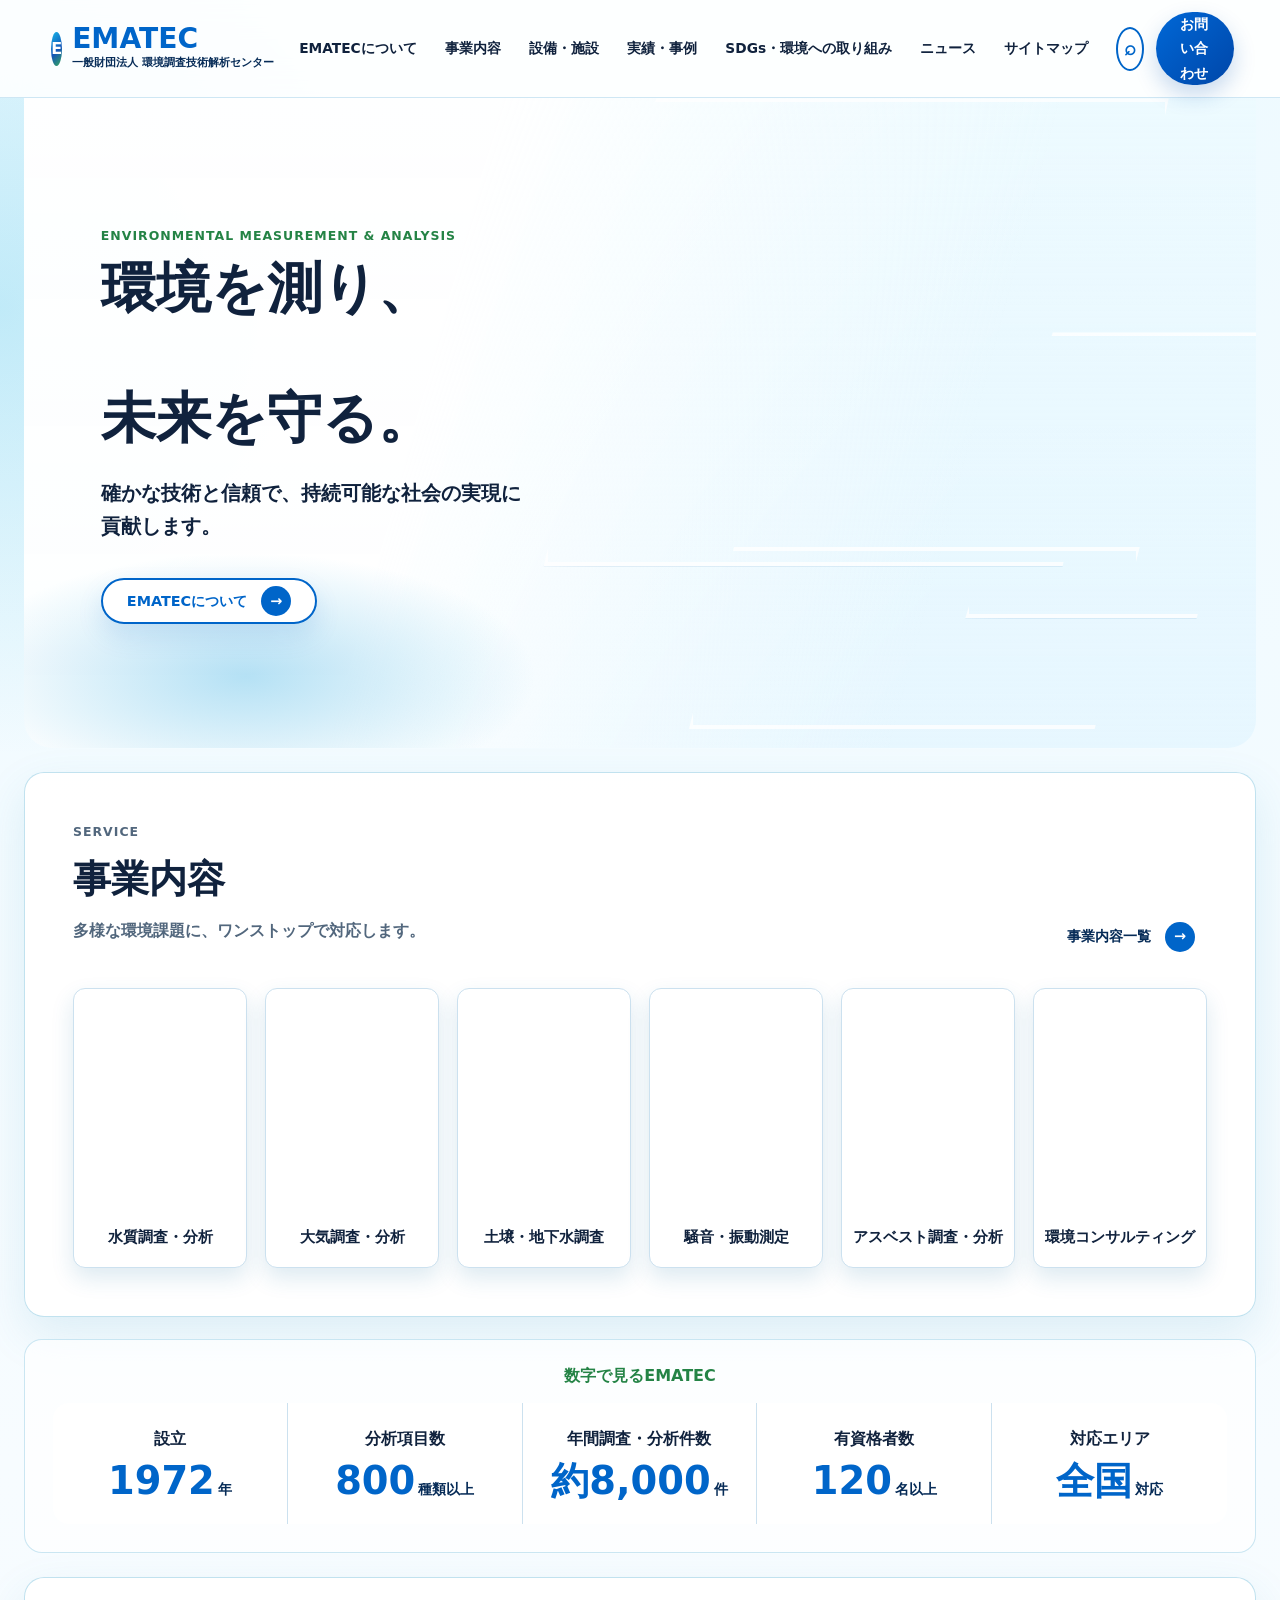
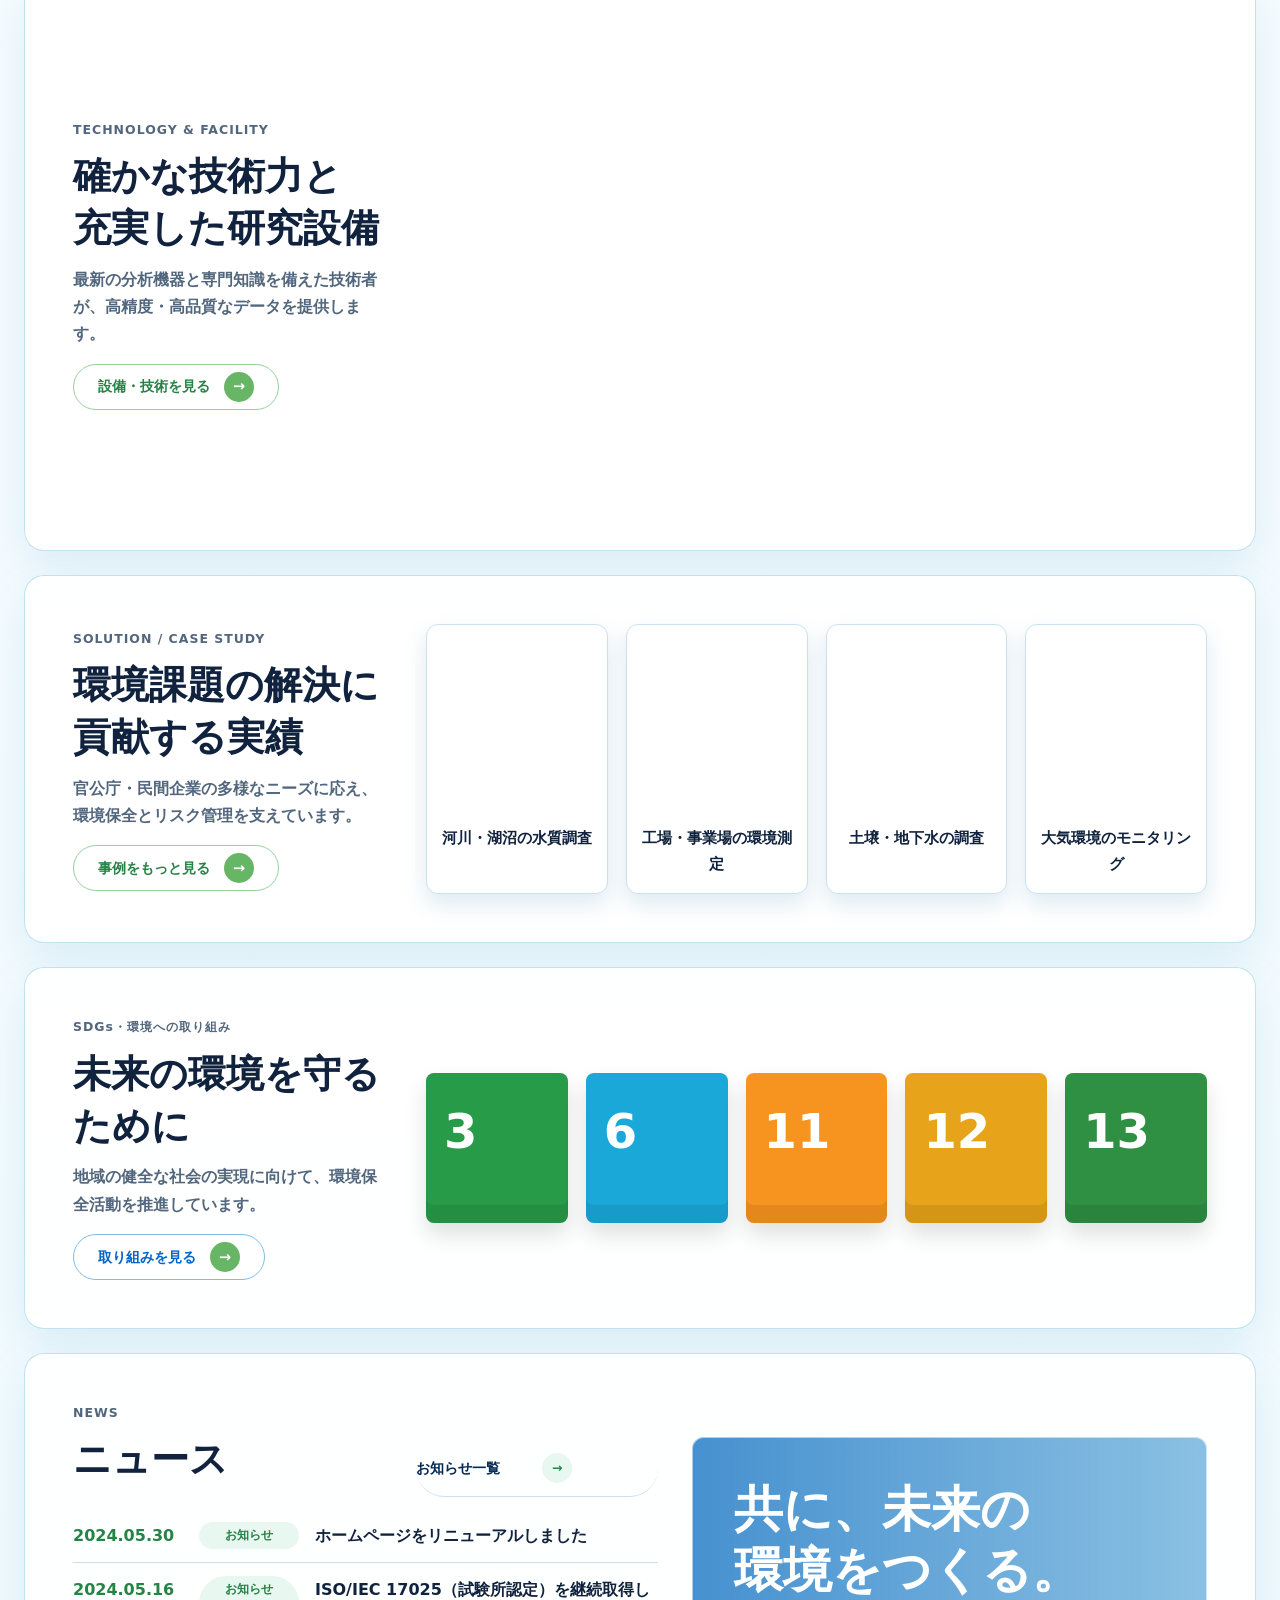
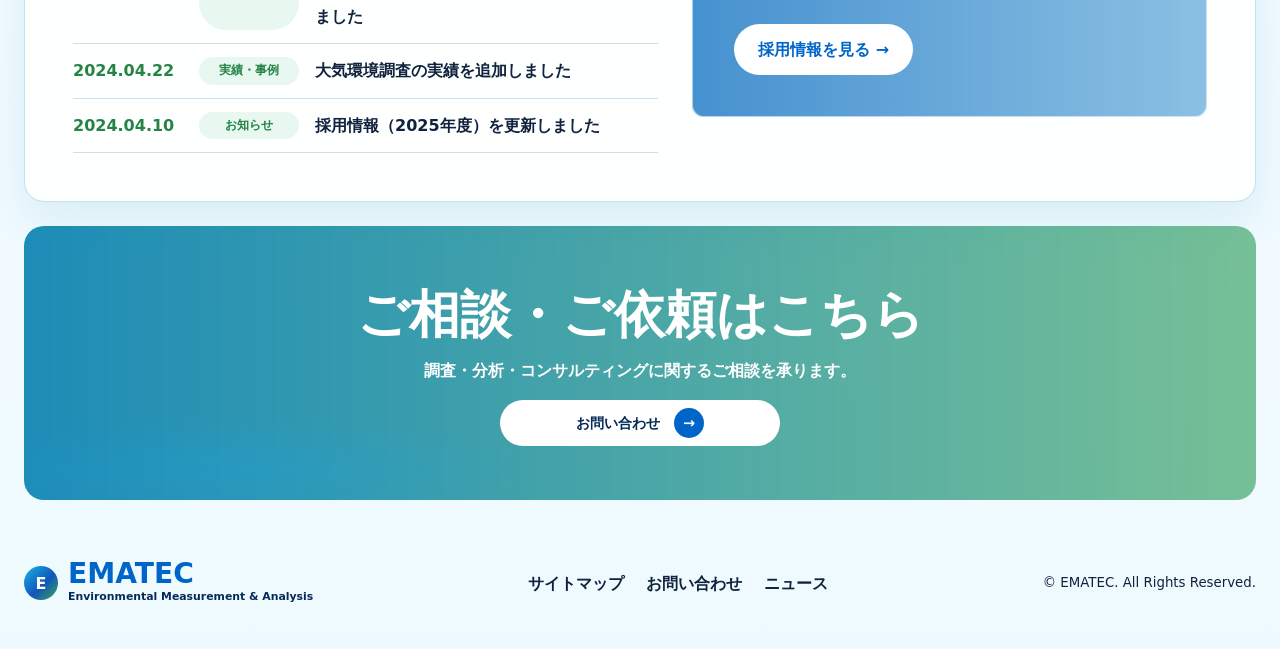
==== index.html @ 6e1d94b1 "Add EMATEC static site" ====
<!doctype html>
<html lang="ja">
<head>
  <meta charset="utf-8">
  <meta name="viewport" content="width=device-width, initial-scale=1">
  <title>EMATEC | 環境を測り、未来を守る。</title>
  <meta name="description" content="EMATECは環境調査、分析、測定、コンサルティングを通じて持続可能な社会づくりに貢献します。">
  <link rel="stylesheet" href="styles.css">
</head>
<body>
  <header class="site-header">
    <a class="brand" href="index.html" aria-label="EMATEC ホーム">
      <span class="brand-mark">E</span>
      <span>
        <strong>EMATEC</strong>
        <small>一般財団法人 環境調査技術解析センター</small>
      </span>
    </a>
    <nav class="main-nav" aria-label="グローバルナビゲーション">
      <a href="#about">EMATECについて</a>
      <a href="#service">事業内容</a>
      <a href="#facility">設備・施設</a>
      <a href="#case">実績・事例</a>
      <a href="#sdgs">SDGs・環境への取り組み</a>
      <a href="#news">ニュース</a>
      <a href="sitemap.html">サイトマップ</a>
    </nav>
    <div class="header-actions">
      <button class="circle-button" aria-label="検索">⌕</button>
      <a class="contact-button" href="#contact">お問い合わせ</a>
    </div>
  </header>

  <main>
    <section class="hero" id="about">
      <div class="hero-copy">
        <p class="eyebrow">ENVIRONMENTAL MEASUREMENT & ANALYSIS</p>
        <h1><span>環境を測り、</span><br><span>未来を守る。</span></h1>
        <p>確かな技術と信頼で、持続可能な社会の実現に貢献します。</p>
        <a class="primary-link" href="#service">EMATECについて <span>→</span></a>
      </div>
      <div class="hero-panels" aria-hidden="true">
        <div class="photo photo-lab"></div>
        <div class="photo photo-bay"></div>
        <div class="photo photo-field"></div>
      </div>
    </section>

    <section class="panel" id="service">
      <div class="section-head">
        <div>
          <p class="label">SERVICE</p>
          <h2>事業内容</h2>
          <p>多様な環境課題に、ワンストップで対応します。</p>
        </div>
        <a class="text-link" href="sitemap.html#service">事業内容一覧 <span>→</span></a>
      </div>
      <div class="service-grid">
        <article class="service-card">
          <div class="crop crop-water"></div>
          <h3>水質調査・分析</h3>
        </article>
        <article class="service-card">
          <div class="crop crop-air"></div>
          <h3>大気調査・分析</h3>
        </article>
        <article class="service-card">
          <div class="crop crop-soil"></div>
          <h3>土壌・地下水調査</h3>
        </article>
        <article class="service-card">
          <div class="crop crop-noise"></div>
          <h3>騒音・振動測定</h3>
        </article>
        <article class="service-card">
          <div class="crop crop-asbestos"></div>
          <h3>アスベスト調査・分析</h3>
        </article>
        <article class="service-card">
          <div class="crop crop-consult"></div>
          <h3>環境コンサルティング</h3>
        </article>
      </div>
    </section>

    <section class="numbers" aria-label="数字で見るEMATEC">
      <p>数字で見るEMATEC</p>
      <div class="number-grid">
        <div><span>設立</span><strong>1972<small>年</small></strong></div>
        <div><span>分析項目数</span><strong>800<small>種類以上</small></strong></div>
        <div><span>年間調査・分析件数</span><strong>約8,000<small>件</small></strong></div>
        <div><span>有資格者数</span><strong>120<small>名以上</small></strong></div>
        <div><span>対応エリア</span><strong>全国<small>対応</small></strong></div>
      </div>
    </section>

    <section class="split-section" id="facility">
      <div class="section-copy">
        <p class="label">TECHNOLOGY & FACILITY</p>
        <h2>確かな技術力と<br>充実した研究設備</h2>
        <p>最新の分析機器と専門知識を備えた技術者が、高精度・高品質なデータを提供します。</p>
        <a class="outline-link" href="sitemap.html#facility">設備・技術を見る <span>→</span></a>
      </div>
      <div class="facility-media">
        <div class="photo photo-equipment"></div>
        <div class="photo-stack">
          <div class="photo photo-building"></div>
          <div class="photo photo-research"></div>
        </div>
      </div>
    </section>

    <section class="case-section" id="case">
      <div class="section-copy">
        <p class="label">SOLUTION / CASE STUDY</p>
        <h2>環境課題の解決に<br>貢献する実績</h2>
        <p>官公庁・民間企業の多様なニーズに応え、環境保全とリスク管理を支えています。</p>
        <a class="outline-link" href="sitemap.html#case">事例をもっと見る <span>→</span></a>
      </div>
      <div class="case-grid">
        <article><div class="crop crop-river"></div><h3>河川・湖沼の水質調査</h3></article>
        <article><div class="crop crop-factory"></div><h3>工場・事業場の環境測定</h3></article>
        <article><div class="crop crop-ground"></div><h3>土壌・地下水の調査</h3></article>
        <article><div class="crop crop-monitor"></div><h3>大気環境のモニタリング</h3></article>
      </div>
    </section>

    <section class="sdgs-section" id="sdgs">
      <div class="section-copy">
        <p class="label">SDGs・環境への取り組み</p>
        <h2>未来の環境を守るために</h2>
        <p>地域の健全な社会の実現に向けて、環境保全活動を推進しています。</p>
        <a class="outline-link blue" href="sitemap.html#sdgs">取り組みを見る <span>→</span></a>
      </div>
      <div class="sdg-grid" aria-label="関連するSDGs">
        <span class="sdg green">3</span>
        <span class="sdg cyan">6</span>
        <span class="sdg orange">11</span>
        <span class="sdg amber">12</span>
        <span class="sdg forest">13</span>
      </div>
    </section>

    <section class="news-recruit" id="news">
      <div class="news-list">
        <div class="section-head compact">
          <div>
            <p class="label">NEWS</p>
            <h2>ニュース</h2>
          </div>
          <a class="text-link" href="sitemap.html#news">お知らせ一覧 <span>→</span></a>
        </div>
        <a href="#"><time>2024.05.30</time><span>お知らせ</span>ホームページをリニューアルしました</a>
        <a href="#"><time>2024.05.16</time><span>お知らせ</span>ISO/IEC 17025（試験所認定）を継続取得しました</a>
        <a href="#"><time>2024.04.22</time><span>実績・事例</span>大気環境調査の実績を追加しました</a>
        <a href="#"><time>2024.04.10</time><span>お知らせ</span>採用情報（2025年度）を更新しました</a>
      </div>
      <a class="recruit-banner" href="sitemap.html#recruit">
        <strong>共に、未来の<br>環境をつくる。</strong>
        <span>採用情報を見る →</span>
      </a>
    </section>

    <section class="contact-cta" id="contact">
      <h2>ご相談・ご依頼はこちら</h2>
      <p>調査・分析・コンサルティングに関するご相談を承ります。</p>
      <a href="mailto:contact@example.jp">お問い合わせ <span>→</span></a>
    </section>
  </main>

  <footer class="site-footer">
    <a class="brand" href="index.html">
      <span class="brand-mark">E</span>
      <span><strong>EMATEC</strong><small>Environmental Measurement & Analysis</small></span>
    </a>
    <nav aria-label="フッターナビゲーション">
      <a href="sitemap.html">サイトマップ</a>
      <a href="#contact">お問い合わせ</a>
      <a href="#news">ニュース</a>
    </nav>
    <small>© EMATEC. All Rights Reserved.</small>
  </footer>
</body>
</html>
---- styles.css ----
:root {
  --blue: #0065c9;
  --deep: #062b57;
  --cyan: #20a7df;
  --green: #248345;
  --mint: #e8f8f1;
  --line: #cce1ef;
  --text: #10223d;
  --muted: #52677d;
  --paper: #ffffff;
  --source: url("file:///C:/Users/Owner/Desktop/ai_%E4%BF%9D%E5%AD%98/ChatGPT%20Image%202026%E5%B9%B45%E6%9C%8825%E6%97%A5%2009_48_01.png");
  font-family: "Yu Gothic", "Hiragino Kaku Gothic ProN", Meiryo, system-ui, sans-serif;
}

* {
  box-sizing: border-box;
}

html {
  scroll-behavior: smooth;
}

body {
  margin: 0;
  color: var(--text);
  background:
    radial-gradient(circle at 0 8%, rgba(56, 188, 229, .26), transparent 28rem),
    linear-gradient(180deg, #eefaff 0%, #f7fcff 38%, #effaff 100%);
  line-height: 1.7;
}

a {
  color: inherit;
  text-decoration: none;
}

.site-header {
  position: sticky;
  top: 0;
  z-index: 20;
  display: flex;
  align-items: center;
  gap: 28px;
  min-height: 76px;
  padding: 12px clamp(18px, 4vw, 56px);
  background: rgba(255, 255, 255, .88);
  border-bottom: 1px solid rgba(152, 203, 230, .45);
  backdrop-filter: blur(16px);
}

.brand {
  display: flex;
  align-items: center;
  gap: 10px;
  min-width: 220px;
  color: var(--blue);
}

.brand-mark {
  display: grid;
  width: 34px;
  height: 34px;
  place-items: center;
  color: #fff;
  font-weight: 900;
  background: linear-gradient(135deg, #17b6e8, #1255b8 56%, #39a95a);
  border-radius: 50%;
}

.brand strong {
  display: block;
  font-size: clamp(1.5rem, 2.2vw, 2rem);
  line-height: 1;
  letter-spacing: 0;
}

.brand small {
  display: block;
  color: var(--deep);
  font-size: .68rem;
  font-weight: 700;
  white-space: nowrap;
}

.main-nav {
  display: flex;
  flex: 1;
  justify-content: center;
  gap: clamp(14px, 2.2vw, 32px);
  font-size: .86rem;
  font-weight: 800;
}

.main-nav a {
  white-space: nowrap;
}

.header-actions {
  display: flex;
  align-items: center;
  gap: 12px;
}

.circle-button {
  width: 44px;
  height: 44px;
  border: 2px solid var(--blue);
  border-radius: 50%;
  color: var(--blue);
  background: #fff;
  font-size: 1.25rem;
  font-weight: 900;
}

.contact-button,
.primary-link,
.outline-link,
.text-link,
.contact-cta a {
  display: inline-flex;
  align-items: center;
  justify-content: center;
  gap: 14px;
  min-height: 46px;
  padding: 0 24px;
  border-radius: 999px;
  font-size: .9rem;
  font-weight: 900;
}

.contact-button {
  color: #fff;
  background: linear-gradient(135deg, #0068d7, #0046a8);
  box-shadow: 0 10px 22px rgba(0, 83, 177, .22);
}

main {
  max-width: 1480px;
  margin: 0 auto;
  padding: 0 clamp(16px, 2vw, 24px) 30px;
}

.hero {
  position: relative;
  display: grid;
  grid-template-columns: minmax(320px, .82fr) 1.18fr;
  min-height: 650px;
  overflow: hidden;
  border-radius: 0 0 28px 28px;
  background:
    linear-gradient(105deg, rgba(255,255,255,.95) 0 34%, rgba(255,255,255,.38) 56%, transparent 74%),
    linear-gradient(180deg, rgba(236, 250, 255, .7), rgba(204, 238, 255, .3));
}

.hero::before,
.contact-cta::before {
  position: absolute;
  inset: auto auto -10% -8%;
  width: 52%;
  height: 42%;
  content: "";
  background: radial-gradient(ellipse at center, rgba(25, 162, 223, .32), transparent 64%);
  border-radius: 50%;
}

.hero-copy {
  position: relative;
  z-index: 2;
  align-self: center;
  padding: 92px 0 90px clamp(34px, 6vw, 78px);
}

.eyebrow,
.label {
  margin: 0 0 10px;
  color: var(--green);
  font-size: .78rem;
  font-weight: 900;
  letter-spacing: .08em;
}

h1,
h2,
h3,
p {
  margin-top: 0;
}

h1 {
  display: flex;
  flex-direction: column;
  margin-bottom: 26px;
  font-size: clamp(2.9rem, 4.3vw, 4rem);
  line-height: 1.18;
  letter-spacing: 0;
  word-break: keep-all;
}

h1 span {
  display: block;
  white-space: nowrap;
}

.hero-copy p:not(.eyebrow) {
  margin-bottom: 34px;
  font-size: clamp(1rem, 1.55vw, 1.28rem);
  font-weight: 800;
}

.primary-link {
  color: var(--blue);
  background: #fff;
  border: 2px solid var(--blue);
  box-shadow: 0 12px 26px rgba(0, 102, 201, .13);
}

.primary-link span,
.outline-link span,
.text-link span,
.contact-cta span {
  display: grid;
  width: 30px;
  height: 30px;
  place-items: center;
  color: #fff;
  background: var(--blue);
  border-radius: 50%;
}

.hero-panels {
  position: relative;
  min-height: 650px;
}

.photo,
.crop {
  background-image: var(--source);
  background-repeat: no-repeat;
  background-size: 1200px auto;
}

.hero-panels .photo {
  position: absolute;
  border: 4px solid rgba(255, 255, 255, .8);
  box-shadow: 0 24px 60px rgba(0, 86, 158, .22);
}

.photo-lab {
  inset: 0 12% 28% 2%;
  clip-path: polygon(18% 0, 100% 0, 83% 100%, 0 100%);
  background-position: 52% 8%;
}

.photo-bay {
  right: -3%;
  bottom: 20%;
  width: 43%;
  height: 44%;
  clip-path: polygon(28% 0, 100% 0, 74% 100%, 0 100%);
  background-position: 100% 18%;
}

.photo-field {
  left: 22%;
  right: 16%;
  bottom: 3%;
  height: 28%;
  clip-path: polygon(10% 0, 100% 0, 90% 100%, 0 100%);
  background-position: 70% 38%;
}

.panel,
.split-section,
.case-section,
.sdgs-section,
.news-recruit {
  margin-top: 24px;
  padding: clamp(26px, 4vw, 48px);
  background: rgba(255, 255, 255, .93);
  border: 1px solid rgba(176, 218, 235, .78);
  border-radius: 20px;
  box-shadow: 0 18px 45px rgba(54, 146, 189, .13);
}

.section-head {
  display: flex;
  align-items: end;
  justify-content: space-between;
  gap: 24px;
  margin-bottom: 28px;
}

h2 {
  margin-bottom: 12px;
  font-size: clamp(1.85rem, 3vw, 3rem);
  line-height: 1.35;
  letter-spacing: 0;
}

.section-head p,
.section-copy p {
  max-width: 32rem;
  color: var(--muted);
  font-weight: 700;
}

.text-link {
  min-width: 168px;
  padding-right: 8px;
  color: var(--deep);
  background: transparent;
}

.service-grid {
  display: grid;
  grid-template-columns: repeat(6, minmax(0, 1fr));
  gap: 18px;
}

.service-card,
.case-grid article {
  overflow: hidden;
  background: #fff;
  border: 1px solid var(--line);
  border-radius: 12px;
  box-shadow: 0 10px 22px rgba(24, 112, 163, .15);
}

.service-card h3,
.case-grid h3 {
  min-height: 58px;
  margin: 0;
  padding: 16px 10px;
  font-size: .94rem;
  text-align: center;
}

.crop {
  height: 220px;
  background-size: 1120px auto;
}

.crop-water { background-position: 0 34%; }
.crop-air { background-position: 20% 34%; }
.crop-soil { background-position: 40% 34%; }
.crop-noise { background-position: 60% 34%; }
.crop-asbestos { background-position: 78% 34%; }
.crop-consult { background-position: 99% 34%; }
.crop-river { background-position: 35% 61%; }
.crop-factory { background-position: 52% 61%; }
.crop-ground { background-position: 68% 61%; }
.crop-monitor { background-position: 86% 61%; }

.numbers {
  margin-top: 22px;
  padding: 22px 28px 28px;
  background: rgba(255, 255, 255, .7);
  border: 1px solid rgba(176, 218, 235, .66);
  border-radius: 18px;
  text-align: center;
}

.numbers > p {
  margin-bottom: 14px;
  color: var(--green);
  font-weight: 900;
}

.number-grid {
  display: grid;
  grid-template-columns: repeat(5, 1fr);
  background: #fff;
  border-radius: 16px;
}

.number-grid div {
  padding: 22px 12px;
  border-right: 1px solid var(--line);
}

.number-grid div:last-child {
  border-right: 0;
}

.number-grid span {
  display: block;
  margin-bottom: 8px;
  font-weight: 900;
}

.number-grid strong {
  display: block;
  color: var(--blue);
  font-size: clamp(1.9rem, 3vw, 3.1rem);
  line-height: 1.1;
}

.number-grid small {
  margin-left: 3px;
  color: var(--deep);
  font-size: .9rem;
}

.split-section,
.case-section,
.sdgs-section,
.news-recruit {
  display: grid;
  grid-template-columns: .58fr 1.42fr;
  gap: 34px;
  align-items: center;
}

.outline-link {
  color: var(--green);
  background: #fff;
  border: 1px solid #95d19d;
}

.outline-link span {
  background: #66b665;
}

.outline-link.blue {
  color: var(--blue);
  border-color: #80bce7;
}

.facility-media {
  display: grid;
  grid-template-columns: 1.4fr .82fr;
  gap: 16px;
}

.facility-media .photo,
.recruit-banner {
  min-height: 230px;
  overflow: hidden;
  border-radius: 12px;
  background-size: 1180px auto;
  box-shadow: inset 0 0 0 1px rgba(255,255,255,.56);
}

.photo-stack {
  display: grid;
  gap: 16px;
}

.photo-equipment { background-position: 46% 49%; }
.photo-building { background-position: 90% 49%; }
.photo-research { background-position: 90% 57%; }

.case-grid {
  display: grid;
  grid-template-columns: repeat(4, minmax(0, 1fr));
  gap: 18px;
}

.case-grid .crop {
  height: 185px;
}

.sdg-grid {
  display: grid;
  grid-template-columns: repeat(5, minmax(92px, 1fr));
  gap: 18px;
}

.sdg {
  display: grid;
  min-height: 150px;
  place-items: start;
  padding: 18px;
  color: #fff;
  border-radius: 8px;
  font-size: 3rem;
  font-weight: 900;
  box-shadow: inset 0 -18px 0 rgba(0, 0, 0, .08), 0 12px 22px rgba(0, 0, 0, .12);
}

.green { background: #279b48; }
.cyan { background: #1aa8d9; }
.orange { background: #f7941f; }
.amber { background: #e7a319; }
.forest { background: #2f8f43; }

.news-recruit {
  grid-template-columns: 1fr .88fr;
}

.section-head.compact {
  margin-bottom: 12px;
}

.news-list a {
  display: grid;
  grid-template-columns: 110px 100px 1fr;
  gap: 16px;
  padding: 13px 0;
  border-bottom: 1px solid var(--line);
  font-weight: 800;
}

.news-list time {
  color: var(--green);
}

.news-list span {
  display: inline-flex;
  justify-content: center;
  padding: 2px 12px;
  color: var(--green);
  background: var(--mint);
  border-radius: 999px;
  font-size: .78rem;
}

.recruit-banner {
  display: flex;
  flex-direction: column;
  justify-content: center;
  padding: 42px;
  color: #fff;
  background-image:
    linear-gradient(90deg, rgba(0, 99, 188, .9), rgba(0, 140, 200, .28)),
    var(--source);
  background-position: center, 86% 77%;
}

.recruit-banner strong {
  font-size: clamp(2rem, 3.8vw, 4rem);
  line-height: 1.24;
}

.recruit-banner span {
  width: fit-content;
  margin-top: 24px;
  padding: 12px 24px;
  color: var(--blue);
  background: #fff;
  border-radius: 999px;
  font-weight: 900;
}

.contact-cta {
  position: relative;
  overflow: hidden;
  margin-top: 24px;
  padding: 54px 24px;
  color: #fff;
  text-align: center;
  background:
    linear-gradient(90deg, rgba(0, 125, 173, .88), rgba(44, 156, 87, .62)),
    var(--source);
  background-size: cover, 1320px auto;
  background-position: center, 45% 92%;
  border-radius: 20px;
}

.contact-cta h2 {
  margin-bottom: 8px;
  font-size: clamp(2rem, 4vw, 3.4rem);
}

.contact-cta p {
  font-weight: 900;
}

.contact-cta a {
  position: relative;
  z-index: 1;
  min-width: 280px;
  color: var(--deep);
  background: #fff;
}

.site-footer {
  display: flex;
  align-items: center;
  justify-content: space-between;
  gap: 24px;
  max-width: 1480px;
  margin: 0 auto;
  padding: 30px 24px 42px;
}

.site-footer nav {
  display: flex;
  gap: 22px;
  font-weight: 800;
}

.sitemap-page main {
  padding-top: 42px;
}

.sitemap-hero {
  padding: clamp(42px, 7vw, 92px);
  color: #fff;
  background:
    linear-gradient(90deg, rgba(0, 90, 176, .92), rgba(30, 162, 212, .55)),
    var(--source);
  background-size: cover, 1280px auto;
  background-position: center, 52% 8%;
  border-radius: 24px;
}

.sitemap-hero .label {
  color: #c8f5d4;
}

.sitemap-hero h1 {
  margin-bottom: 10px;
  font-size: clamp(3rem, 6vw, 5.5rem);
}

.sitemap-hero p:last-child {
  margin-bottom: 0;
  font-weight: 900;
}

.sitemap-grid {
  display: grid;
  grid-template-columns: repeat(4, minmax(0, 1fr));
  gap: 18px;
  margin-top: 24px;
}

.sitemap-grid article {
  padding: 26px;
  background: rgba(255, 255, 255, .94);
  border: 1px solid var(--line);
  border-radius: 16px;
  box-shadow: 0 14px 34px rgba(54, 146, 189, .12);
}

.sitemap-grid h2 {
  margin-bottom: 14px;
  color: var(--blue);
  font-size: 1.25rem;
}

.sitemap-grid a {
  display: block;
  padding: 10px 0;
  border-bottom: 1px solid #e3f0f7;
  color: var(--deep);
  font-weight: 800;
}

.sitemap-grid a:last-child {
  border-bottom: 0;
}

@media (max-width: 1100px) {
  .site-header {
    align-items: flex-start;
    flex-wrap: wrap;
  }

  .main-nav {
    order: 3;
    width: 100%;
    justify-content: flex-start;
    overflow-x: auto;
    padding-bottom: 4px;
  }

  .hero {
    grid-template-columns: 1fr;
  }

  .hero-copy {
    padding-right: 28px;
  }

  .hero-panels {
    min-height: 360px;
  }

  .service-grid,
  .sitemap-grid {
    grid-template-columns: repeat(3, 1fr);
  }

  .split-section,
  .case-section,
  .sdgs-section,
  .news-recruit {
    grid-template-columns: 1fr;
  }
}

@media (max-width: 760px) {
  .site-header {
    gap: 16px;
    padding: 12px 16px;
  }

  .brand {
    min-width: 0;
  }

  .brand small,
  .circle-button {
    display: none;
  }

  .contact-button {
    min-height: 40px;
    padding: 0 15px;
  }

  main {
    padding-inline: 10px;
  }

  .hero {
    min-height: auto;
  }

  .hero-copy {
    padding: 58px 22px 24px;
  }

  h1 {
    font-size: clamp(3rem, 13vw, 4.2rem);
  }

  .hero-panels {
    min-height: 300px;
  }

  .panel,
  .split-section,
  .case-section,
  .sdgs-section,
  .news-recruit {
    padding: 24px 16px;
    border-radius: 16px;
  }

  .section-head,
  .facility-media {
    display: block;
  }

  .service-grid,
  .case-grid,
  .sdg-grid,
  .number-grid,
  .sitemap-grid {
    grid-template-columns: 1fr;
  }

  .number-grid div {
    border-right: 0;
    border-bottom: 1px solid var(--line);
  }

  .number-grid div:last-child {
    border-bottom: 0;
  }

  .facility-media .photo,
  .photo-stack {
    margin-top: 16px;
  }

  .news-list a {
    grid-template-columns: 1fr;
    gap: 6px;
  }

  .site-footer {
    display: block;
  }

  .site-footer nav {
    flex-wrap: wrap;
    margin: 24px 0 12px;
  }
}
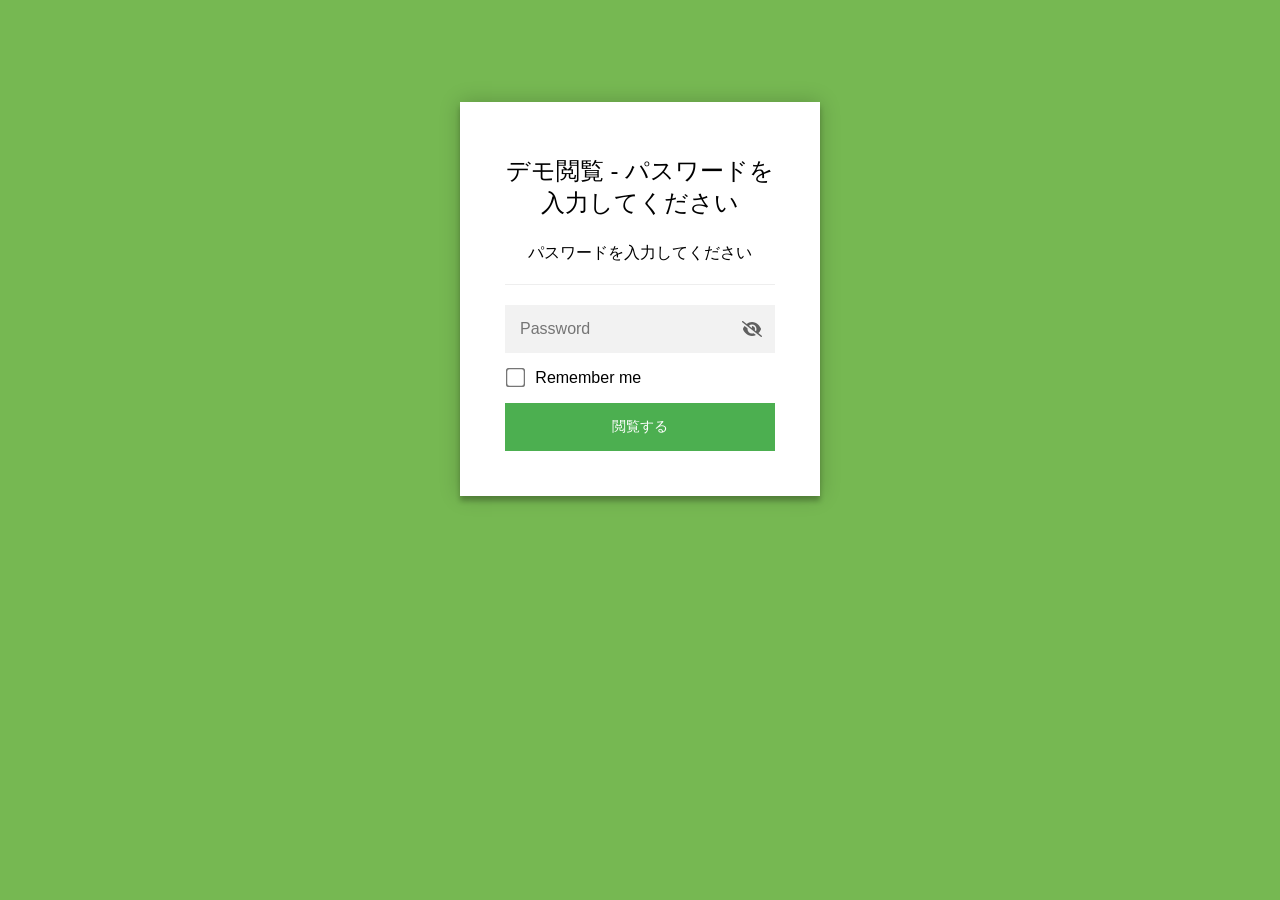
==== commit fbb49e55: "Protect demo and include site image asset" ====
--- a/index.html
+++ b/index.html
@@ -1,184 +1,892 @@
-<!doctype html>
-<html lang="ja">
-<head>
-  <meta charset="utf-8">
-  <meta name="viewport" content="width=device-width, initial-scale=1">
-  <title>EMATEC | 環境を測り、未来を守る。</title>
-  <meta name="description" content="EMATECは環境調査、分析、測定、コンサルティングを通じて持続可能な社会づくりに貢献します。">
-  <link rel="stylesheet" href="styles.css">
-</head>
-<body>
-  <header class="site-header">
-    <a class="brand" href="index.html" aria-label="EMATEC ホーム">
-      <span class="brand-mark">E</span>
-      <span>
-        <strong>EMATEC</strong>
-        <small>一般財団法人 環境調査技術解析センター</small>
-      </span>
-    </a>
-    <nav class="main-nav" aria-label="グローバルナビゲーション">
-      <a href="#about">EMATECについて</a>
-      <a href="#service">事業内容</a>
-      <a href="#facility">設備・施設</a>
-      <a href="#case">実績・事例</a>
-      <a href="#sdgs">SDGs・環境への取り組み</a>
-      <a href="#news">ニュース</a>
-      <a href="sitemap.html">サイトマップ</a>
-    </nav>
-    <div class="header-actions">
-      <button class="circle-button" aria-label="検索">⌕</button>
-      <a class="contact-button" href="#contact">お問い合わせ</a>
-    </div>
-  </header>
-
-  <main>
-    <section class="hero" id="about">
-      <div class="hero-copy">
-        <p class="eyebrow">ENVIRONMENTAL MEASUREMENT & ANALYSIS</p>
-        <h1><span>環境を測り、</span><br><span>未来を守る。</span></h1>
-        <p>確かな技術と信頼で、持続可能な社会の実現に貢献します。</p>
-        <a class="primary-link" href="#service">EMATECについて <span>→</span></a>
-      </div>
-      <div class="hero-panels" aria-hidden="true">
-        <div class="photo photo-lab"></div>
-        <div class="photo photo-bay"></div>
-        <div class="photo photo-field"></div>
-      </div>
-    </section>
-
-    <section class="panel" id="service">
-      <div class="section-head">
-        <div>
-          <p class="label">SERVICE</p>
-          <h2>事業内容</h2>
-          <p>多様な環境課題に、ワンストップで対応します。</p>
+<!DOCTYPE html>
+<html class="staticrypt-html">
+    <head>
+        <meta charset="utf-8" />
+        <title>デモ閲覧 - パスワードを入力してください</title>
+        <meta name="viewport" content="width=device-width, initial-scale=1" />
+
+        <!-- do not cache this page -->
+        <meta http-equiv="cache-control" content="max-age=0" />
+        <meta http-equiv="cache-control" content="no-cache" />
+        <meta http-equiv="expires" content="0" />
+        <meta http-equiv="expires" content="Tue, 01 Jan 1980 1:00:00 GMT" />
+        <meta http-equiv="pragma" content="no-cache" />
+
+        <style>
+            .staticrypt-hr {
+                margin-top: 20px;
+                margin-bottom: 20px;
+                border: 0;
+                border-top: 1px solid #eee;
+            }
+
+            .staticrypt-page {
+                width: 360px;
+                padding: 8% 0 0;
+                margin: auto;
+                box-sizing: border-box;
+            }
+
+            .staticrypt-form {
+                position: relative;
+                z-index: 1;
+                background: #ffffff;
+                max-width: 360px;
+                margin: 0 auto 100px;
+                padding: 45px;
+                text-align: center;
+                box-shadow: 0 0 20px 0 rgba(0, 0, 0, 0.2), 0 5px 5px 0 rgba(0, 0, 0, 0.24);
+            }
+
+            .staticrypt-form input[type="password"],
+            input[type="text"] {
+                background: inherit;
+                border: 0;
+                box-sizing: border-box; /* This ensures padding is included in the total width */
+                font-size: 14px;
+                outline: 0;
+                padding: 15px 30px 15px 15px; /* Adjust the padding to ensure there is space for the icon */
+                width: 100%;
+            }
+
+            .staticrypt-password-container {
+                position: relative;
+                outline: 0;
+                background: #f2f2f2;
+                width: 100%;
+                border: 0;
+                margin: 0 0 15px;
+                box-sizing: border-box;
+            }
+
+            .staticrypt-toggle-password-visibility {
+                cursor: pointer;
+                height: 20px;
+                opacity: 60%;
+                padding: 13px;
+                position: absolute;
+                right: 0;
+                top: 50%;
+                transform: translateY(-50%);
+                width: 20px;
+            }
+
+            .staticrypt-form .staticrypt-decrypt-button {
+                text-transform: uppercase;
+                outline: 0;
+                background: #4CAF50;
+                width: 100%;
+                border: 0;
+                padding: 15px;
+                color: #ffffff;
+                font-size: 14px;
+                cursor: pointer;
+            }
+
+            .staticrypt-form .staticrypt-decrypt-button:hover,
+            .staticrypt-form .staticrypt-decrypt-button:active,
+            .staticrypt-form .staticrypt-decrypt-button:focus {
+                background: #4CAF50;
+                filter: brightness(92%);
+            }
+
+            .staticrypt-html {
+                height: 100%;
+            }
+
+            .staticrypt-body {
+                height: 100%;
+                margin: 0;
+            }
+
+            .staticrypt-content {
+                height: 100%;
+                margin-bottom: 1em;
+                background: #76B852;
+                font-family: "Arial", sans-serif;
+                -webkit-font-smoothing: antialiased;
+                -moz-osx-font-smoothing: grayscale;
+            }
+
+            .staticrypt-instructions {
+                margin-top: -1em;
+                margin-bottom: 1em;
+            }
+
+            .staticrypt-title {
+                font-size: 1.5em;
+            }
+
+            label.staticrypt-remember {
+                display: flex;
+                align-items: center;
+                margin-bottom: 1em;
+            }
+
+            .staticrypt-remember input[type="checkbox"] {
+                transform: scale(1.5);
+                margin-right: 1em;
+            }
+
+            .hidden {
+                display: none !important;
+            }
+
+            .staticrypt-spinner-container {
+                height: 100%;
+                display: flex;
+                align-items: center;
+                justify-content: center;
+            }
+
+            .staticrypt-spinner {
+                display: inline-block;
+                width: 2rem;
+                height: 2rem;
+                vertical-align: text-bottom;
+                border: 0.25em solid gray;
+                border-right-color: transparent;
+                border-radius: 50%;
+                -webkit-animation: spinner-border 0.75s linear infinite;
+                animation: spinner-border 0.75s linear infinite;
+                animation-duration: 0.75s;
+                animation-timing-function: linear;
+                animation-delay: 0s;
+                animation-iteration-count: infinite;
+                animation-direction: normal;
+                animation-fill-mode: none;
+                animation-play-state: running;
+                animation-name: spinner-border;
+            }
+
+            @keyframes spinner-border {
+                100% {
+                    transform: rotate(360deg);
+                }
+            }
+
+            @media screen and (-webkit-min-device-pixel-ratio: 0) {
+                .staticrypt-form input[type="password"],
+                input[type="text"] {
+                    font-size: 16px;
+                }
+            }
+        </style>
+    </head>
+
+    <body class="staticrypt-body">
+        <div id="staticrypt_loading" class="staticrypt-spinner-container">
+            <div class="staticrypt-spinner"></div>
         </div>
-        <a class="text-link" href="sitemap.html#service">事業内容一覧 <span>→</span></a>
-      </div>
-      <div class="service-grid">
-        <article class="service-card">
-          <div class="crop crop-water"></div>
-          <h3>水質調査・分析</h3>
-        </article>
-        <article class="service-card">
-          <div class="crop crop-air"></div>
-          <h3>大気調査・分析</h3>
-        </article>
-        <article class="service-card">
-          <div class="crop crop-soil"></div>
-          <h3>土壌・地下水調査</h3>
-        </article>
-        <article class="service-card">
-          <div class="crop crop-noise"></div>
-          <h3>騒音・振動測定</h3>
-        </article>
-        <article class="service-card">
-          <div class="crop crop-asbestos"></div>
-          <h3>アスベスト調査・分析</h3>
-        </article>
-        <article class="service-card">
-          <div class="crop crop-consult"></div>
-          <h3>環境コンサルティング</h3>
-        </article>
-      </div>
-    </section>
-
-    <section class="numbers" aria-label="数字で見るEMATEC">
-      <p>数字で見るEMATEC</p>
-      <div class="number-grid">
-        <div><span>設立</span><strong>1972<small>年</small></strong></div>
-        <div><span>分析項目数</span><strong>800<small>種類以上</small></strong></div>
-        <div><span>年間調査・分析件数</span><strong>約8,000<small>件</small></strong></div>
-        <div><span>有資格者数</span><strong>120<small>名以上</small></strong></div>
-        <div><span>対応エリア</span><strong>全国<small>対応</small></strong></div>
-      </div>
-    </section>
-
-    <section class="split-section" id="facility">
-      <div class="section-copy">
-        <p class="label">TECHNOLOGY & FACILITY</p>
-        <h2>確かな技術力と<br>充実した研究設備</h2>
-        <p>最新の分析機器と専門知識を備えた技術者が、高精度・高品質なデータを提供します。</p>
-        <a class="outline-link" href="sitemap.html#facility">設備・技術を見る <span>→</span></a>
-      </div>
-      <div class="facility-media">
-        <div class="photo photo-equipment"></div>
-        <div class="photo-stack">
-          <div class="photo photo-building"></div>
-          <div class="photo photo-research"></div>
+
+        <div id="staticrypt_content" class="staticrypt-content hidden">
+            <div class="staticrypt-page">
+                <div class="staticrypt-form">
+                    <div class="staticrypt-instructions">
+                        <p class="staticrypt-title">デモ閲覧 - パスワードを入力してください</p>
+                        <p>パスワードを入力してください</p>
+                    </div>
+
+                    <hr class="staticrypt-hr" />
+
+                    <form id="staticrypt-form" action="#" method="post">
+                        <div class="staticrypt-password-container">
+                            <input
+                                id="staticrypt-password"
+                                type="password"
+                                name="password"
+                                placeholder="Password"
+                                autofocus
+                            />
+
+                            <img
+                                class="staticrypt-toggle-password-visibility"
+                                alt="Show password"
+                                title="Show password"
+                                src="[data-uri]"
+                            />
+                        </div>
+
+                        <label id="staticrypt-remember-label" class="staticrypt-remember hidden">
+                            <input id="staticrypt-remember" type="checkbox" name="remember" />
+                            Remember me
+                        </label>
+
+                        <input type="submit" class="staticrypt-decrypt-button" value="閲覧する" />
+                    </form>
+                </div>
+            </div>
         </div>
-      </div>
-    </section>
-
-    <section class="case-section" id="case">
-      <div class="section-copy">
-        <p class="label">SOLUTION / CASE STUDY</p>
-        <h2>環境課題の解決に<br>貢献する実績</h2>
-        <p>官公庁・民間企業の多様なニーズに応え、環境保全とリスク管理を支えています。</p>
-        <a class="outline-link" href="sitemap.html#case">事例をもっと見る <span>→</span></a>
-      </div>
-      <div class="case-grid">
-        <article><div class="crop crop-river"></div><h3>河川・湖沼の水質調査</h3></article>
-        <article><div class="crop crop-factory"></div><h3>工場・事業場の環境測定</h3></article>
-        <article><div class="crop crop-ground"></div><h3>土壌・地下水の調査</h3></article>
-        <article><div class="crop crop-monitor"></div><h3>大気環境のモニタリング</h3></article>
-      </div>
-    </section>
-
-    <section class="sdgs-section" id="sdgs">
-      <div class="section-copy">
-        <p class="label">SDGs・環境への取り組み</p>
-        <h2>未来の環境を守るために</h2>
-        <p>地域の健全な社会の実現に向けて、環境保全活動を推進しています。</p>
-        <a class="outline-link blue" href="sitemap.html#sdgs">取り組みを見る <span>→</span></a>
-      </div>
-      <div class="sdg-grid" aria-label="関連するSDGs">
-        <span class="sdg green">3</span>
-        <span class="sdg cyan">6</span>
-        <span class="sdg orange">11</span>
-        <span class="sdg amber">12</span>
-        <span class="sdg forest">13</span>
-      </div>
-    </section>
-
-    <section class="news-recruit" id="news">
-      <div class="news-list">
-        <div class="section-head compact">
-          <div>
-            <p class="label">NEWS</p>
-            <h2>ニュース</h2>
-          </div>
-          <a class="text-link" href="sitemap.html#news">お知らせ一覧 <span>→</span></a>
-        </div>
-        <a href="#"><time>2024.05.30</time><span>お知らせ</span>ホームページをリニューアルしました</a>
-        <a href="#"><time>2024.05.16</time><span>お知らせ</span>ISO/IEC 17025（試験所認定）を継続取得しました</a>
-        <a href="#"><time>2024.04.22</time><span>実績・事例</span>大気環境調査の実績を追加しました</a>
-        <a href="#"><time>2024.04.10</time><span>お知らせ</span>採用情報（2025年度）を更新しました</a>
-      </div>
-      <a class="recruit-banner" href="sitemap.html#recruit">
-        <strong>共に、未来の<br>環境をつくる。</strong>
-        <span>採用情報を見る →</span>
-      </a>
-    </section>
-
-    <section class="contact-cta" id="contact">
-      <h2>ご相談・ご依頼はこちら</h2>
-      <p>調査・分析・コンサルティングに関するご相談を承ります。</p>
-      <a href="mailto:contact@example.jp">お問い合わせ <span>→</span></a>
-    </section>
-  </main>
-
-  <footer class="site-footer">
-    <a class="brand" href="index.html">
-      <span class="brand-mark">E</span>
-      <span><strong>EMATEC</strong><small>Environmental Measurement & Analysis</small></span>
-    </a>
-    <nav aria-label="フッターナビゲーション">
-      <a href="sitemap.html">サイトマップ</a>
-      <a href="#contact">お問い合わせ</a>
-      <a href="#news">ニュース</a>
-    </nav>
-    <small>© EMATEC. All Rights Reserved.</small>
-  </footer>
-</body>
+
+        <script>
+            // these variables will be filled when generating the file - the template format is 'variable_name'
+            const staticryptInitiator = ((function(){
+  const exports = {};
+  const cryptoEngine = ((function(){
+  const exports = {};
+  const { subtle } = crypto;
+
+const IV_BITS = 16 * 8;
+const HEX_BITS = 4;
+const ENCRYPTION_ALGO = "AES-CBC";
+
+/**
+ * Translates between utf8 encoded hexadecimal strings
+ * and Uint8Array bytes.
+ */
+const HexEncoder = {
+    /**
+     * hex string -> bytes
+     * @param {string} hexString
+     * @returns {Uint8Array}
+     */
+    parse: function (hexString) {
+        if (hexString.length % 2 !== 0) throw "Invalid hexString";
+        const arrayBuffer = new Uint8Array(hexString.length / 2);
+
+        for (let i = 0; i < hexString.length; i += 2) {
+            const byteValue = parseInt(hexString.substring(i, i + 2), 16);
+            if (isNaN(byteValue)) {
+                throw "Invalid hexString";
+            }
+            arrayBuffer[i / 2] = byteValue;
+        }
+        return arrayBuffer;
+    },
+
+    /**
+     * bytes -> hex string
+     * @param {Uint8Array} bytes
+     * @returns {string}
+     */
+    stringify: function (bytes) {
+        const hexBytes = [];
+
+        for (let i = 0; i < bytes.length; ++i) {
+            let byteString = bytes[i].toString(16);
+            if (byteString.length < 2) {
+                byteString = "0" + byteString;
+            }
+            hexBytes.push(byteString);
+        }
+        return hexBytes.join("");
+    },
+};
+
+/**
+ * Translates between utf8 strings and Uint8Array bytes.
+ */
+const UTF8Encoder = {
+    parse: function (str) {
+        return new TextEncoder().encode(str);
+    },
+
+    stringify: function (bytes) {
+        return new TextDecoder().decode(bytes);
+    },
+};
+
+/**
+ * Salt and encrypt a msg with a password.
+ */
+async function encrypt(msg, hashedPassword) {
+    // Must be 16 bytes, unpredictable, and preferably cryptographically random. However, it need not be secret.
+    // https://developer.mozilla.org/en-US/docs/Web/API/SubtleCrypto/encrypt#parameters
+    const iv = crypto.getRandomValues(new Uint8Array(IV_BITS / 8));
+
+    const key = await subtle.importKey("raw", HexEncoder.parse(hashedPassword), ENCRYPTION_ALGO, false, ["encrypt"]);
+
+    const encrypted = await subtle.encrypt(
+        {
+            name: ENCRYPTION_ALGO,
+            iv: iv,
+        },
+        key,
+        UTF8Encoder.parse(msg)
+    );
+
+    // iv will be 32 hex characters, we prepend it to the ciphertext for use in decryption
+    return HexEncoder.stringify(iv) + HexEncoder.stringify(new Uint8Array(encrypted));
+}
+exports.encrypt = encrypt;
+
+/**
+ * Decrypt a salted msg using a password.
+ *
+ * @param {string} encryptedMsg
+ * @param {string} hashedPassword
+ * @returns {Promise<string>}
+ */
+async function decrypt(encryptedMsg, hashedPassword) {
+    const ivLength = IV_BITS / HEX_BITS;
+    const iv = HexEncoder.parse(encryptedMsg.substring(0, ivLength));
+    const encrypted = encryptedMsg.substring(ivLength);
+
+    const key = await subtle.importKey("raw", HexEncoder.parse(hashedPassword), ENCRYPTION_ALGO, false, ["decrypt"]);
+
+    const outBuffer = await subtle.decrypt(
+        {
+            name: ENCRYPTION_ALGO,
+            iv: iv,
+        },
+        key,
+        HexEncoder.parse(encrypted)
+    );
+
+    return UTF8Encoder.stringify(new Uint8Array(outBuffer));
+}
+exports.decrypt = decrypt;
+
+/**
+ * Salt and hash the password so it can be stored in localStorage without opening a password reuse vulnerability.
+ *
+ * @param {string} password
+ * @param {string} salt
+ * @returns {Promise<string>}
+ */
+async function hashPassword(password, salt) {
+    // we hash the password in multiple steps, each adding more iterations. This is because we used to allow less
+    // iterations, so for backward compatibility reasons, we need to support going from that to more iterations.
+    let hashedPassword = await hashLegacyRound(password, salt);
+
+    hashedPassword = await hashSecondRound(hashedPassword, salt);
+
+    return hashThirdRound(hashedPassword, salt);
+}
+exports.hashPassword = hashPassword;
+
+/**
+ * This hashes the password with 1k iterations. This is a low number, we need this function to support backwards
+ * compatibility.
+ *
+ * @param {string} password
+ * @param {string} salt
+ * @returns {Promise<string>}
+ */
+function hashLegacyRound(password, salt) {
+    return pbkdf2(password, salt, 1000, "SHA-1");
+}
+exports.hashLegacyRound = hashLegacyRound;
+
+/**
+ * Add a second round of iterations. This is because we used to use 1k, so for backwards compatibility with
+ * remember-me/autodecrypt links, we need to support going from that to more iterations.
+ *
+ * @param hashedPassword
+ * @param salt
+ * @returns {Promise<string>}
+ */
+function hashSecondRound(hashedPassword, salt) {
+    return pbkdf2(hashedPassword, salt, 14000, "SHA-256");
+}
+exports.hashSecondRound = hashSecondRound;
+
+/**
+ * Add a third round of iterations to bring total number to 600k. This is because we used to use 1k, then 15k, so for
+ * backwards compatibility with remember-me/autodecrypt links, we need to support going from that to more iterations.
+ *
+ * @param hashedPassword
+ * @param salt
+ * @returns {Promise<string>}
+ */
+function hashThirdRound(hashedPassword, salt) {
+    return pbkdf2(hashedPassword, salt, 585000, "SHA-256");
+}
+exports.hashThirdRound = hashThirdRound;
+
+/**
+ * Salt and hash the password so it can be stored in localStorage without opening a password reuse vulnerability.
+ *
+ * @param {string} password
+ * @param {string} salt
+ * @param {int} iterations
+ * @param {string} hashAlgorithm
+ * @returns {Promise<string>}
+ */
+async function pbkdf2(password, salt, iterations, hashAlgorithm) {
+    const key = await subtle.importKey("raw", UTF8Encoder.parse(password), "PBKDF2", false, ["deriveBits"]);
+
+    const keyBytes = await subtle.deriveBits(
+        {
+            name: "PBKDF2",
+            hash: hashAlgorithm,
+            iterations,
+            salt: UTF8Encoder.parse(salt),
+        },
+        key,
+        256
+    );
+
+    return HexEncoder.stringify(new Uint8Array(keyBytes));
+}
+
+function generateRandomSalt() {
+    const bytes = crypto.getRandomValues(new Uint8Array(128 / 8));
+
+    return HexEncoder.stringify(new Uint8Array(bytes));
+}
+exports.generateRandomSalt = generateRandomSalt;
+
+async function signMessage(hashedPassword, message) {
+    const key = await subtle.importKey(
+        "raw",
+        HexEncoder.parse(hashedPassword),
+        {
+            name: "HMAC",
+            hash: "SHA-256",
+        },
+        false,
+        ["sign"]
+    );
+    const signature = await subtle.sign("HMAC", key, UTF8Encoder.parse(message));
+
+    return HexEncoder.stringify(new Uint8Array(signature));
+}
+exports.signMessage = signMessage;
+
+function getRandomAlphanum() {
+    const possibleCharacters = "abcdefghijklmnopqrstuvwxyzABCDEFGHIJKLMNOPQRSTUVWXYZ0123456789";
+
+    let byteArray;
+    let parsedInt;
+
+    // Keep generating new random bytes until we get a value that falls
+    // within a range that can be evenly divided by possibleCharacters.length
+    do {
+        byteArray = crypto.getRandomValues(new Uint8Array(1));
+        // extract the lowest byte to get an int from 0 to 255 (probably unnecessary, since we're only generating 1 byte)
+        parsedInt = byteArray[0] & 0xff;
+    } while (parsedInt >= 256 - (256 % possibleCharacters.length));
+
+    // Take the modulo of the parsed integer to get a random number between 0 and totalLength - 1
+    const randomIndex = parsedInt % possibleCharacters.length;
+
+    return possibleCharacters[randomIndex];
+}
+
+/**
+ * Generate a random string of a given length.
+ *
+ * @param {int} length
+ * @returns {string}
+ */
+function generateRandomString(length) {
+    let randomString = "";
+
+    for (let i = 0; i < length; i++) {
+        randomString += getRandomAlphanum();
+    }
+
+    return randomString;
+}
+exports.generateRandomString = generateRandomString;
+
+  return exports;
+})());
+const codec = ((function(){
+  const exports = {};
+  /**
+ * Initialize the codec with the provided cryptoEngine - this return functions to encode and decode messages.
+ *
+ * @param cryptoEngine - the engine to use for encryption / decryption
+ */
+function init(cryptoEngine) {
+    const exports = {};
+
+    /**
+     * Top-level function for encoding a message.
+     * Includes password hashing, encryption, and signing.
+     *
+     * @param {string} msg
+     * @param {string} password
+     * @param {string} salt
+     *
+     * @returns {string} The encoded text
+     */
+    async function encode(msg, password, salt) {
+        const hashedPassword = await cryptoEngine.hashPassword(password, salt);
+
+        const encrypted = await cryptoEngine.encrypt(msg, hashedPassword);
+
+        // we use the hashed password in the HMAC because this is effectively what will be used a password (so we can store
+        // it in localStorage safely, we don't use the clear text password)
+        const hmac = await cryptoEngine.signMessage(hashedPassword, encrypted);
+
+        return hmac + encrypted;
+    }
+    exports.encode = encode;
+
+    /**
+     * Encode using a password that has already been hashed. This is useful to encode multiple messages in a row, that way
+     * we don't need to hash the password multiple times.
+     *
+     * @param {string} msg
+     * @param {string} hashedPassword
+     *
+     * @returns {string} The encoded text
+     */
+    async function encodeWithHashedPassword(msg, hashedPassword) {
+        const encrypted = await cryptoEngine.encrypt(msg, hashedPassword);
+
+        // we use the hashed password in the HMAC because this is effectively what will be used a password (so we can store
+        // it in localStorage safely, we don't use the clear text password)
+        const hmac = await cryptoEngine.signMessage(hashedPassword, encrypted);
+
+        return hmac + encrypted;
+    }
+    exports.encodeWithHashedPassword = encodeWithHashedPassword;
+
+    /**
+     * Top-level function for decoding a message.
+     * Includes signature check and decryption.
+     *
+     * @param {string} signedMsg
+     * @param {string} hashedPassword
+     * @param {string} salt
+     * @param {int} backwardCompatibleAttempt
+     * @param {string} originalPassword
+     *
+     * @returns {Object} {success: true, decoded: string} | {success: false, message: string}
+     */
+    async function decode(signedMsg, hashedPassword, salt, backwardCompatibleAttempt = 0, originalPassword = "") {
+        const encryptedHMAC = signedMsg.substring(0, 64);
+        const encryptedMsg = signedMsg.substring(64);
+        const decryptedHMAC = await cryptoEngine.signMessage(hashedPassword, encryptedMsg);
+
+        if (decryptedHMAC !== encryptedHMAC) {
+            // we have been raising the number of iterations in the hashing algorithm multiple times, so to support the old
+            // remember-me/autodecrypt links we need to try bringing the old hashes up to speed.
+            originalPassword = originalPassword || hashedPassword;
+            if (backwardCompatibleAttempt === 0) {
+                const updatedHashedPassword = await cryptoEngine.hashThirdRound(originalPassword, salt);
+
+                return decode(signedMsg, updatedHashedPassword, salt, backwardCompatibleAttempt + 1, originalPassword);
+            }
+            if (backwardCompatibleAttempt === 1) {
+                let updatedHashedPassword = await cryptoEngine.hashSecondRound(originalPassword, salt);
+                updatedHashedPassword = await cryptoEngine.hashThirdRound(updatedHashedPassword, salt);
+
+                return decode(signedMsg, updatedHashedPassword, salt, backwardCompatibleAttempt + 1, originalPassword);
+            }
+
+            return { success: false, message: "Signature mismatch" };
+        }
+
+        return {
+            success: true,
+            decoded: await cryptoEngine.decrypt(encryptedMsg, hashedPassword),
+        };
+    }
+    exports.decode = decode;
+
+    return exports;
+}
+exports.init = init;
+
+  return exports;
+})());
+const decode = codec.init(cryptoEngine).decode;
+
+/**
+ * Initialize the staticrypt module, that exposes functions callbable by the password_template.
+ *
+ * @param {{
+ *  staticryptEncryptedMsgUniqueVariableName: string,
+ *  isRememberEnabled: boolean,
+ *  rememberDurationInDays: number,
+ *  staticryptSaltUniqueVariableName: string,
+ * }} staticryptConfig - object of data that is stored on the password_template at encryption time.
+ *
+ * @param {{
+ *  rememberExpirationKey: string,
+ *  rememberPassphraseKey: string,
+ *  replaceHtmlCallback: function,
+ *  clearLocalStorageCallback: function,
+ * }} templateConfig - object of data that can be configured by a custom password_template.
+ */
+function init(staticryptConfig, templateConfig) {
+    const exports = {};
+
+    /**
+     * Decrypt our encrypted page, replace the whole HTML.
+     *
+     * @param {string} hashedPassword
+     * @returns {Promise<boolean>}
+     */
+    async function decryptAndReplaceHtml(hashedPassword) {
+        const { staticryptEncryptedMsgUniqueVariableName, staticryptSaltUniqueVariableName } = staticryptConfig;
+        const { replaceHtmlCallback } = templateConfig;
+
+        const result = await decode(
+            staticryptEncryptedMsgUniqueVariableName,
+            hashedPassword,
+            staticryptSaltUniqueVariableName
+        );
+        if (!result.success) {
+            return false;
+        }
+        const plainHTML = result.decoded;
+
+        // if the user configured a callback call it, otherwise just replace the whole HTML
+        if (typeof replaceHtmlCallback === "function") {
+            replaceHtmlCallback(plainHTML);
+        } else {
+            document.write(plainHTML);
+            document.close();
+        }
+
+        return true;
+    }
+
+    /**
+     * Attempt to decrypt the page and replace the whole HTML.
+     *
+     * @param {string} password
+     * @param {boolean} isRememberChecked
+     *
+     * @returns {Promise<{isSuccessful: boolean, hashedPassword?: string}>} - we return an object, so that if we want to
+     *   expose more information in the future we can do it without breaking the password_template
+     */
+    async function handleDecryptionOfPage(password, isRememberChecked) {
+        const { staticryptSaltUniqueVariableName } = staticryptConfig;
+
+        // decrypt and replace the whole page
+        const hashedPassword = await cryptoEngine.hashPassword(password, staticryptSaltUniqueVariableName);
+        return handleDecryptionOfPageFromHash(hashedPassword, isRememberChecked);
+    }
+    exports.handleDecryptionOfPage = handleDecryptionOfPage;
+
+    async function handleDecryptionOfPageFromHash(hashedPassword, isRememberChecked) {
+        const { isRememberEnabled, rememberDurationInDays } = staticryptConfig;
+        const { rememberExpirationKey, rememberPassphraseKey } = templateConfig;
+
+        const isDecryptionSuccessful = await decryptAndReplaceHtml(hashedPassword);
+
+        if (!isDecryptionSuccessful) {
+            return {
+                isSuccessful: false,
+                hashedPassword,
+            };
+        }
+
+        // remember the hashedPassword and set its expiration if necessary
+        if (isRememberEnabled && isRememberChecked) {
+            window.localStorage.setItem(rememberPassphraseKey, hashedPassword);
+
+            // set the expiration if the duration isn't 0 (meaning no expiration)
+            if (rememberDurationInDays > 0) {
+                window.localStorage.setItem(
+                    rememberExpirationKey,
+                    (new Date().getTime() + rememberDurationInDays * 24 * 60 * 60 * 1000).toString()
+                );
+            }
+        }
+
+        return {
+            isSuccessful: true,
+            hashedPassword,
+        };
+    }
+    exports.handleDecryptionOfPageFromHash = handleDecryptionOfPageFromHash;
+
+    /**
+     * Clear localstorage from staticrypt related values
+     */
+    function clearLocalStorage() {
+        const { clearLocalStorageCallback, rememberExpirationKey, rememberPassphraseKey } = templateConfig;
+
+        if (typeof clearLocalStorageCallback === "function") {
+            clearLocalStorageCallback();
+        } else {
+            localStorage.removeItem(rememberPassphraseKey);
+            localStorage.removeItem(rememberExpirationKey);
+        }
+    }
+
+    async function handleDecryptOnLoad() {
+        let isSuccessful = await decryptOnLoadFromUrl();
+
+        if (!isSuccessful) {
+            isSuccessful = await decryptOnLoadFromRememberMe();
+        }
+
+        return { isSuccessful };
+    }
+    exports.handleDecryptOnLoad = handleDecryptOnLoad;
+
+    /**
+     * Clear storage if we are logging out
+     *
+     * @returns {boolean} - whether we logged out
+     */
+    function logoutIfNeeded() {
+        const logoutKey = "staticrypt_logout";
+
+        // handle logout through query param
+        const queryParams = new URLSearchParams(window.location.search);
+        if (queryParams.has(logoutKey)) {
+            clearLocalStorage();
+            return true;
+        }
+
+        // handle logout through URL fragment
+        const hash = window.location.hash.substring(1);
+        if (hash.includes(logoutKey)) {
+            clearLocalStorage();
+            return true;
+        }
+
+        return false;
+    }
+
+    /**
+     * To be called on load: check if we want to try to decrypt and replace the HTML with the decrypted content, and
+     * try to do it if needed.
+     *
+     * @returns {Promise<boolean>} true if we derypted and replaced the whole page, false otherwise
+     */
+    async function decryptOnLoadFromRememberMe() {
+        const { rememberDurationInDays } = staticryptConfig;
+        const { rememberExpirationKey, rememberPassphraseKey } = templateConfig;
+
+        // if we are login out, terminate
+        if (logoutIfNeeded()) {
+            return false;
+        }
+
+        // if there is expiration configured, check if we're not beyond the expiration
+        if (rememberDurationInDays && rememberDurationInDays > 0) {
+            const expiration = localStorage.getItem(rememberExpirationKey),
+                isExpired = expiration && new Date().getTime() > parseInt(expiration);
+
+            if (isExpired) {
+                clearLocalStorage();
+                return false;
+            }
+        }
+
+        const hashedPassword = localStorage.getItem(rememberPassphraseKey);
+
+        if (hashedPassword) {
+            // try to decrypt
+            const isDecryptionSuccessful = await decryptAndReplaceHtml(hashedPassword);
+
+            // if the decryption is unsuccessful the password might be wrong - silently clear the saved data and let
+            // the user fill the password form again
+            if (!isDecryptionSuccessful) {
+                clearLocalStorage();
+                return false;
+            }
+
+            return true;
+        }
+
+        return false;
+    }
+
+    async function decryptOnLoadFromUrl() {
+        const passwordKey = "staticrypt_pwd";
+        const rememberMeKey = "remember_me";
+
+        // try to get the password from the query param (for backward compatibility - we now want to avoid this method,
+        // since it sends the hashed password to the server which isn't needed)
+        const queryParams = new URLSearchParams(window.location.search);
+        const hashedPasswordQuery = queryParams.get(passwordKey);
+        const rememberMeQuery = queryParams.get(rememberMeKey);
+
+        const urlFragment = window.location.hash.substring(1);
+        // get the password from the url fragment
+        const hashedPasswordRegexMatch = urlFragment.match(new RegExp(passwordKey + "=([^&]*)"));
+        const hashedPasswordFragment = hashedPasswordRegexMatch ? hashedPasswordRegexMatch[1] : null;
+        const rememberMeFragment = urlFragment.includes(rememberMeKey);
+
+        const hashedPassword = hashedPasswordFragment || hashedPasswordQuery;
+        const rememberMe = rememberMeFragment || rememberMeQuery;
+
+        if (hashedPassword) {
+            return handleDecryptionOfPageFromHash(hashedPassword, rememberMe);
+        }
+
+        return false;
+    }
+
+    return exports;
+}
+exports.init = init;
+
+  return exports;
+})());
+            const templateError = "Bad password!",
+                templateToggleAltShow = "Show password",
+                templateToggleAltHide = "Hide password",
+                isRememberEnabled = true,
+                staticryptConfig = {"staticryptEncryptedMsgUniqueVariableName":"[base64]","isRememberEnabled":true,"rememberDurationInDays":0,"staticryptSaltUniqueVariableName":"167518c1a1265b224d779c1bc7266417"};
+
+            // you can edit these values to customize some of the behavior of StatiCrypt
+            const templateConfig = {
+                rememberExpirationKey: "staticrypt_expiration",
+                rememberPassphraseKey: "staticrypt_passphrase",
+                replaceHtmlCallback: null,
+                clearLocalStorageCallback: null,
+            };
+
+            // init the staticrypt engine
+            const staticrypt = staticryptInitiator.init(staticryptConfig, templateConfig);
+
+            // try to automatically decrypt on load if there is a saved password
+            window.onload = async function () {
+                const { isSuccessful } = await staticrypt.handleDecryptOnLoad();
+
+                // if we didn't decrypt anything on load, show the password prompt. Otherwise the content has already been
+                // replaced, no need to do anything
+                if (!isSuccessful) {
+                    // hide loading screen
+                    document.getElementById("staticrypt_loading").classList.add("hidden");
+                    document.getElementById("staticrypt_content").classList.remove("hidden");
+                    document.getElementById("staticrypt-password").focus();
+
+                    // show the remember me checkbox
+                    if (isRememberEnabled) {
+                        document.getElementById("staticrypt-remember-label").classList.remove("hidden");
+                    }
+                }
+            };
+
+            // toggle password visibility
+            const toggleIcon = document.querySelector(".staticrypt-toggle-password-visibility");
+            // these two icons are coming from FontAwesome
+            const imgSrcEyeClosed =
+                "[data-uri]";
+            const imgSrcEyeOpened =
+                "[data-uri]";
+            toggleIcon.addEventListener("click", function () {
+                const passwordInput = document.getElementById("staticrypt-password");
+                if (passwordInput.type === "password") {
+                    passwordInput.type = "text";
+                    toggleIcon.src = imgSrcEyeOpened;
+                    toggleIcon.alt = templateToggleAltHide;
+                    toggleIcon.title = templateToggleAltHide;
+                } else {
+                    passwordInput.type = "password";
+                    toggleIcon.src = imgSrcEyeClosed;
+                    toggleIcon.alt = templateToggleAltShow;
+                    toggleIcon.title = templateToggleAltShow;
+                }
+            });
+
+            // handle password form submission
+            document.getElementById("staticrypt-form").addEventListener("submit", async function (e) {
+                e.preventDefault();
+
+                const password = document.getElementById("staticrypt-password").value,
+                    isRememberChecked = document.getElementById("staticrypt-remember").checked;
+
+                const { isSuccessful } = await staticrypt.handleDecryptionOfPage(password, isRememberChecked);
+
+                if (!isSuccessful) {
+                    alert(templateError);
+                }
+            });
+        </script>
+    </body>
 </html>
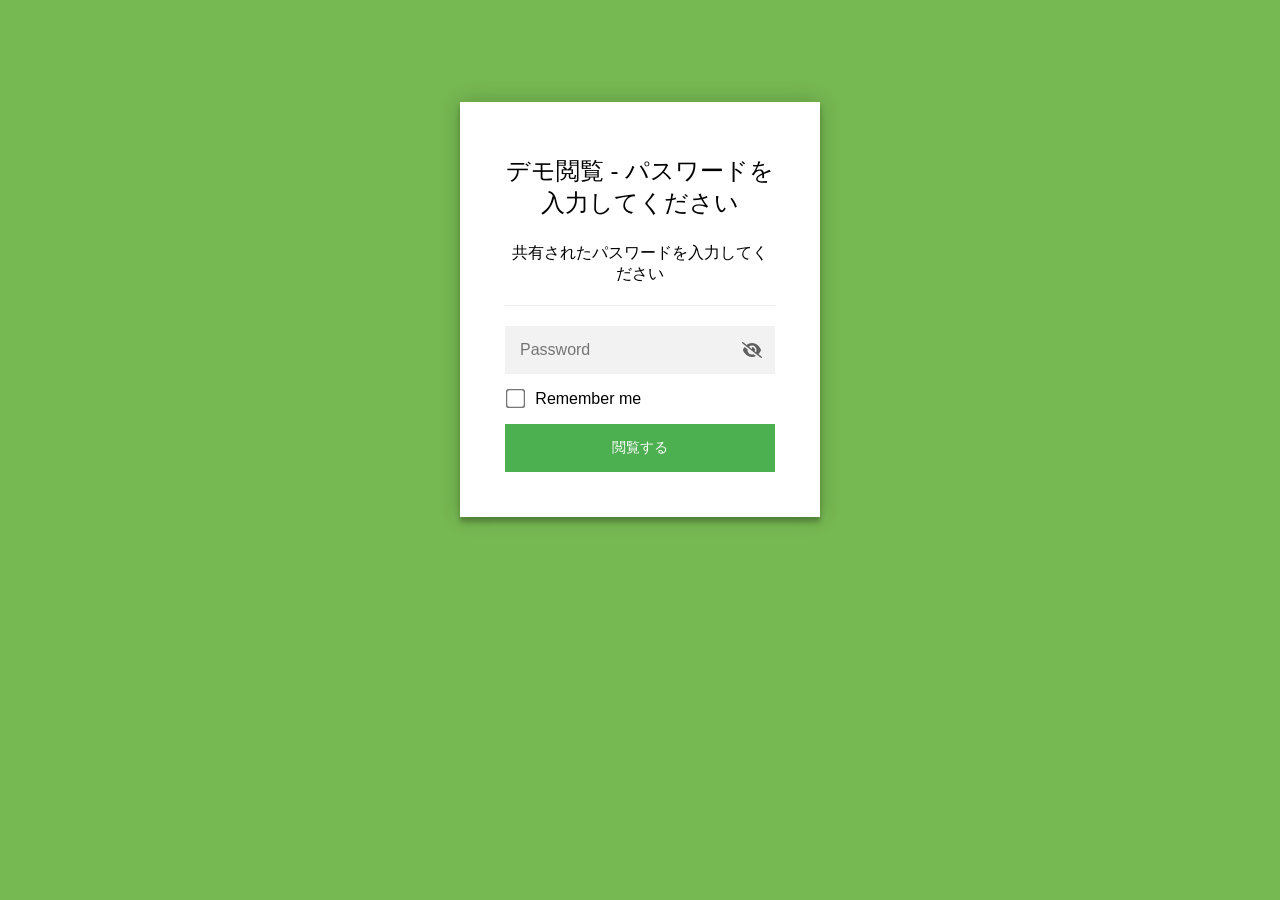
==== commit d4b65b73: "deploy: password protect EMATEC demo" ====
--- a/index.html
+++ b/index.html
@@ -184,7 +184,7 @@
                 <div class="staticrypt-form">
                     <div class="staticrypt-instructions">
                         <p class="staticrypt-title">デモ閲覧 - パスワードを入力してください</p>
-                        <p>パスワードを入力してください</p>
+                        <p>共有されたパスワードを入力してください</p>
                     </div>
 
                     <hr class="staticrypt-hr" />
@@ -820,7 +820,7 @@
                 templateToggleAltShow = "Show password",
                 templateToggleAltHide = "Hide password",
                 isRememberEnabled = true,
-                staticryptConfig = {"staticryptEncryptedMsgUniqueVariableName":"[base64]","isRememberEnabled":true,"rememberDurationInDays":0,"staticryptSaltUniqueVariableName":"167518c1a1265b224d779c1bc7266417"};
+                staticryptConfig = {"staticryptEncryptedMsgUniqueVariableName":"[base64]","isRememberEnabled":true,"rememberDurationInDays":0,"staticryptSaltUniqueVariableName":"e019f94602e6b3fa3065ad9d1a8caab8"};
 
             // you can edit these values to customize some of the behavior of StatiCrypt
             const templateConfig = {
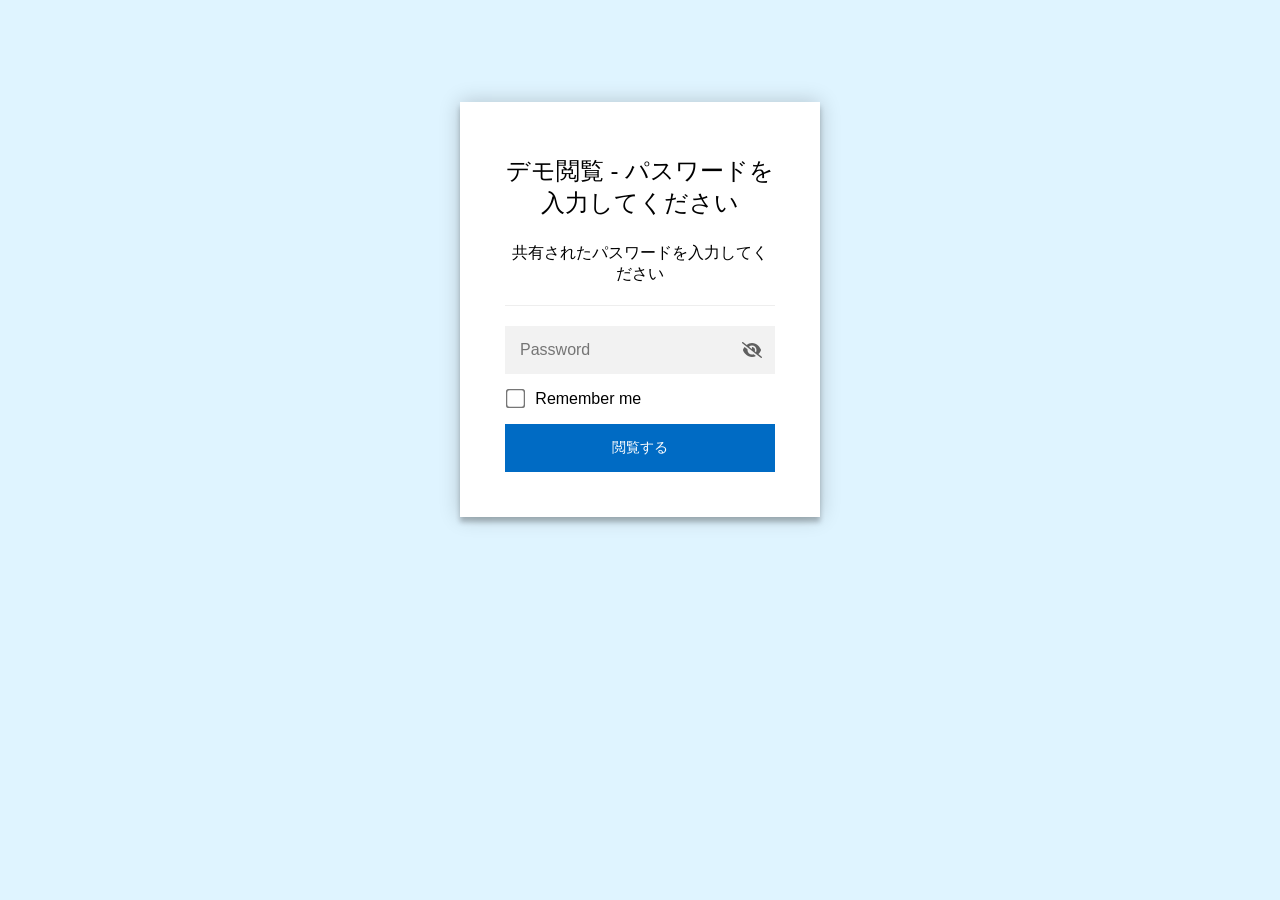
==== commit 66a56f18: "fix: initialize loader after password decrypt" ====
--- a/index.html
+++ b/index.html
@@ -74,7 +74,7 @@
             .staticrypt-form .staticrypt-decrypt-button {
                 text-transform: uppercase;
                 outline: 0;
-                background: #4CAF50;
+                background: #006bc4;
                 width: 100%;
                 border: 0;
                 padding: 15px;
@@ -86,7 +86,7 @@
             .staticrypt-form .staticrypt-decrypt-button:hover,
             .staticrypt-form .staticrypt-decrypt-button:active,
             .staticrypt-form .staticrypt-decrypt-button:focus {
-                background: #4CAF50;
+                background: #006bc4;
                 filter: brightness(92%);
             }
 
@@ -102,7 +102,7 @@
             .staticrypt-content {
                 height: 100%;
                 margin-bottom: 1em;
-                background: #76B852;
+                background: #dff4ff;
                 font-family: "Arial", sans-serif;
                 -webkit-font-smoothing: antialiased;
                 -moz-osx-font-smoothing: grayscale;
@@ -820,7 +820,7 @@
                 templateToggleAltShow = "Show password",
                 templateToggleAltHide = "Hide password",
                 isRememberEnabled = true,
-                staticryptConfig = {"staticryptEncryptedMsgUniqueVariableName":"[base64]","isRememberEnabled":true,"rememberDurationInDays":0,"staticryptSaltUniqueVariableName":"e019f94602e6b3fa3065ad9d1a8caab8"};
+                staticryptConfig = {"staticryptEncryptedMsgUniqueVariableName":"[base64]","isRememberEnabled":true,"rememberDurationInDays":0,"staticryptSaltUniqueVariableName":"e019f94602e6b3fa3065ad9d1a8caab8"};
 
             // you can edit these values to customize some of the behavior of StatiCrypt
             const templateConfig = {
